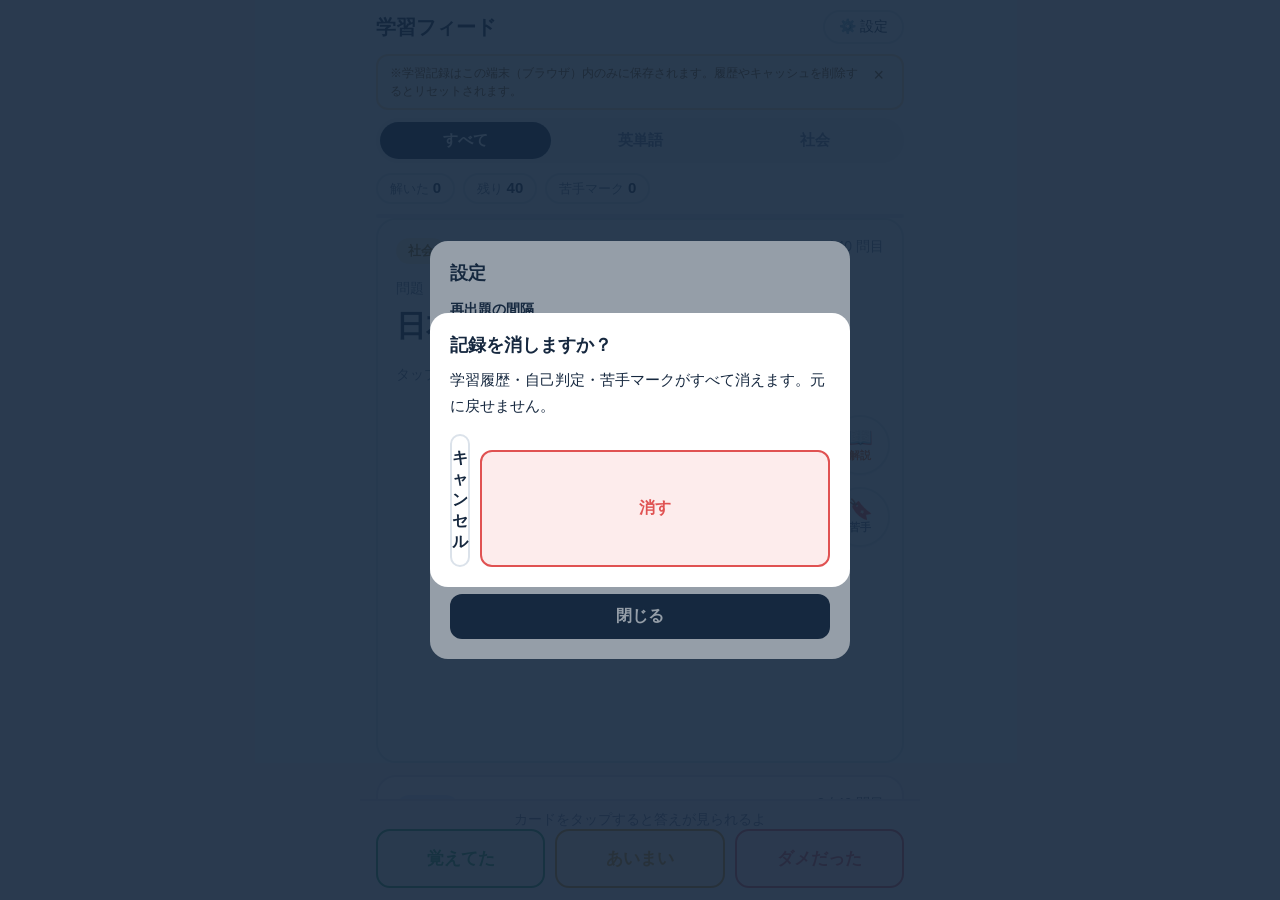
==== index.html @ 9b6c367d "Add files via upload" ====
<!DOCTYPE html>
<html lang="ja">
<head>
<meta charset="UTF-8">
<meta name="viewport" content="width=device-width, initial-scale=1, viewport-fit=cover">
<title>学習フィード</title>
<meta name="description" content="スクロールするだけで一問一答が進む、スマホ向け学習フィード。アカウント不要・完全無料。">
<link rel="stylesheet" href="style.css">
<script>
  // 描画前にアプリの高さを実測で固定する（iOSアプリ内ブラウザ対策）
  (function () {
    var h = window.visualViewport ? window.visualViewport.height : window.innerHeight;
    if (h) document.documentElement.style.setProperty('--app-height', h + 'px');
  })();
</script>
</head>
<body>
<div class="app" id="app">

  <header class="topbar">
    <div class="app-title">学習フィード</div>
    <button type="button" class="settings-btn" id="settingsBtn" aria-label="設定">⚙️ 設定</button>
  </header>

  <div class="notice-bar" id="noticeBar" hidden>
    <p>※学習記録はこの端末（ブラウザ）内のみに保存されます。履歴やキャッシュを削除するとリセットされます。</p>
    <button type="button" class="notice-close" id="noticeClose" aria-label="閉じる">×</button>
  </div>

  <nav class="tabs" id="tabs" aria-label="教科フィルター">
    <button type="button" class="tab is-active" data-filter="all">すべて</button>
    <button type="button" class="tab" data-filter="english">英単語</button>
    <button type="button" class="tab" data-filter="social">社会</button>
  </nav>

  <div class="progress">
    <span class="badge">解いた <strong id="statDone">0</strong></span>
    <span class="badge">残り <strong id="statLeft">0</strong></span>
    <span class="badge">苦手マーク <strong id="statWeak">0</strong></span>
  </div>
  <div class="progress-bar"><div class="progress-fill" id="progressFill"></div></div>

  <main class="feed" id="feed" aria-label="問題フィード"></main>

  <footer class="global-foot" id="globalFoot">
    <p class="foot-label" id="footLabel">カードをタップすると答えが見られるよ</p>
    <div class="judge-row" id="judgeRow" hidden>
      <button type="button" class="judge-btn judge-know" data-judge="know">覚えてた</button>
      <button type="button" class="judge-btn judge-fuzzy" data-judge="fuzzy">あいまい</button>
      <button type="button" class="judge-btn judge-bad" data-judge="bad">ダメだった</button>
    </div>
  </footer>
</div>

<!-- 解説シート -->
<div class="sheet-overlay" id="sheetOverlay" hidden></div>
<section class="sheet" id="sheet" hidden aria-label="解説">
  <div class="sheet-handle"></div>
  <h2 class="sheet-title">解説</h2>
  <p class="sheet-answer" id="sheetAnswer"></p>
  <p class="sheet-body" id="sheetBody"></p>
  <button type="button" class="sheet-close" id="sheetClose">閉じる</button>
</section>

<!-- 10問ごとの小結果 -->
<div class="modal-overlay" id="chunkOverlay" hidden>
  <div class="modal">
    <h2 class="modal-title" id="chunkTitle">10問おつかれさま</h2>
    <p class="modal-text" id="chunkText"></p>
    <div class="modal-actions">
      <button type="button" class="btn-primary" id="chunkContinue">続ける</button>
      <button type="button" class="btn-ghost" id="chunkFinish">結果を見る</button>
    </div>
  </div>
</div>

<!-- 結果画面 -->
<div class="modal-overlay" id="resultsOverlay" hidden>
  <div class="modal">
    <h2 class="modal-title">結果</h2>
    <p class="modal-text" id="resultsText"></p>
    <div class="modal-actions">
      <button type="button" class="btn-primary" id="resultsAgain">もう一度</button>
      <button type="button" class="btn-ghost" id="resultsWeak">苦手だけ復習</button>
    </div>
    <p class="modal-note">※学習記録はこの端末（ブラウザ）内のみに保存されます。履歴やキャッシュを削除するとリセットされます。</p>
  </div>
</div>

<!-- 設定モーダル -->
<div class="modal-overlay" id="settingsOverlay" hidden>
  <div class="modal">
    <h2 class="modal-title">設定</h2>

    <p class="setting-label">再出題の間隔</p>
    <div class="seg" id="intervalSeg">
      <button type="button" data-interval="fast">早め</button>
      <button type="button" data-interval="normal">ふつう</button>
      <button type="button" data-interval="slow">遅め</button>
    </div>

    <p class="setting-label">復習モード</p>
    <button type="button" class="btn-ghost btn-wide" id="weakModeBtn">苦手だけ復習：オフ</button>

    <p class="modal-note">※学習記録はこの端末（ブラウザ）内のみに保存されます。履歴やキャッシュを削除するとリセットされます。</p>

    <button type="button" class="btn-danger" id="resetBtn">この端末の記録をすべて消す</button>
    <div class="modal-actions">
      <button type="button" class="btn-primary" id="settingsClose">閉じる</button>
    </div>
  </div>
</div>

<!-- 記録リセット確認 -->
<div class="modal-overlay" id="confirmOverlay" hidden>
  <div class="modal">
    <h2 class="modal-title">記録を消しますか？</h2>
    <p class="modal-text">学習履歴・自己判定・苦手マークがすべて消えます。元に戻せません。</p>
    <div class="modal-actions">
      <button type="button" class="btn-ghost" id="confirmCancel">キャンセル</button>
      <button type="button" class="btn-danger" id="confirmReset">消す</button>
    </div>
  </div>
</div>

<script src="script.js"></script>
</body>
</html>
---- style.css ----
/* 学習フィード 本番用スタイル
   レイアウト方針（iOSアプリ内ブラウザの描画不具合対策を含む）:
   - アプリの高さは JS が visualViewport 実測で決める --app-height を使う
   - 全体は縦Flex。ヘッダー/フッターは flex-shrink:0 で絶対に押し出さない
   - 中央フィードは flex:1; min-height:0 で縮む側に回す
   - ボタンの押下フィードバックは scale ではなく透明度（描画レイヤーの継ぎ目対策）
   - transform はオーバーレイ表示時のみ使用し、常駐要素には使わない */

:root {
  --app-height: 100dvh;
  --ink: #16283f;
  --muted: #64748b;
  --line: #dbe2ea;
  --bg: #f7f8fa;
  --accent: #e8590c;
  --know: #1d9e57;
  --fuzzy: #d9930d;
  --bad: #e05252;
}

* { box-sizing: border-box; }

html, body {
  margin: 0;
  padding: 0;
  height: 100%;
  overflow: hidden;
  background: var(--bg);
  color: var(--ink);
  font-family: -apple-system, BlinkMacSystemFont, "Hiragino Kaku Gothic ProN", "Hiragino Sans", "Noto Sans JP", sans-serif;
  -webkit-text-size-adjust: 100%;
}

button {
  appearance: none;
  -webkit-appearance: none;
  border: none;
  background: none;
  font: inherit;
  color: inherit;
  cursor: pointer;
  -webkit-tap-highlight-color: transparent;
  touch-action: manipulation;
}
button:active { opacity: 0.65; }
button:focus { outline: none; }
button:focus-visible { outline: 2px solid var(--accent); outline-offset: 2px; }

/* ===== アプリ全体（縦Flex） ===== */
.app {
  height: var(--app-height);
  display: flex;
  flex-direction: column;
  max-width: 560px;
  margin: 0 auto;
  background: var(--bg);
}

/* ===== ヘッダー ===== */
.topbar {
  flex-shrink: 0;
  display: flex;
  align-items: center;
  justify-content: space-between;
  padding: 10px 16px 6px;
}
.app-title { font-size: 20px; font-weight: 700; }
.settings-btn {
  border: 2px solid var(--line);
  background: #fff;
  border-radius: 999px;
  padding: 6px 14px;
  font-size: 14px;
}

/* ===== 初回注意バー ===== */
.notice-bar {
  flex-shrink: 0;
  display: flex;
  align-items: flex-start;
  gap: 8px;
  margin: 4px 16px 0;
  padding: 8px 12px;
  background: #fff7ed;
  border: 2px solid #fed7aa;
  border-radius: 12px;
}
.notice-bar p { margin: 0; font-size: 12px; line-height: 1.5; color: #7c4a03; }
.notice-close { font-size: 18px; line-height: 1; padding: 2px 6px; color: #7c4a03; }

/* ===== 教科タブ ===== */
.tabs {
  flex-shrink: 0;
  display: flex;
  gap: 4px;
  margin: 8px 16px 0;
  padding: 4px;
  background: #eceff3;
  border-radius: 999px;
}
.tab {
  flex: 1;
  padding: 9px 0;
  border-radius: 999px;
  font-size: 15px;
  font-weight: 600;
  color: var(--muted);
}
.tab.is-active { background: var(--ink); color: #fff; }

/* ===== 進捗 ===== */
.progress {
  flex-shrink: 0;
  display: flex;
  gap: 8px;
  padding: 10px 16px 0;
}
.badge {
  border: 2px solid var(--line);
  background: #fff;
  border-radius: 999px;
  padding: 4px 12px;
  font-size: 13px;
  color: var(--muted);
}
.badge strong { color: var(--ink); font-size: 15px; }
.progress-bar {
  flex-shrink: 0;
  height: 4px;
  margin: 10px 16px 0;
  background: #e5e9ee;
  border-radius: 999px;
  overflow: hidden;
}
.progress-fill {
  height: 100%;
  width: 0%;
  background: var(--accent);
  border-radius: 999px;
  transition: width 0.3s ease;
}

/* ===== フィード（縮む側） ===== */
.feed {
  flex: 1;
  min-height: 0;
  overflow-y: auto;
  scroll-snap-type: y mandatory;
  overscroll-behavior: contain;
  padding: 12px 16px;
}
.slide {
  height: 100%;
  min-height: 0;
  scroll-snap-align: start;
  scroll-snap-stop: always;
  display: flex;
  padding-bottom: 12px;
}
.card {
  position: relative;
  flex: 1;
  min-height: 0;
  display: flex;
  flex-direction: column;
  background: #fff;
  border: 2px solid var(--line);
  border-radius: 20px;
  padding: 18px 18px 14px;
}
.card-scroll { min-height: 0; }
.card-scroll.can-scroll { overflow-y: auto; }

.subject-chip {
  display: inline-block;
  align-self: flex-start;
  padding: 4px 12px;
  border-radius: 999px;
  font-size: 13px;
  font-weight: 700;
}
.subject-english { background: #e3ecfd; color: #2b5cb8; }
.subject-social { background: #fdf0d5; color: #9a6a06; }
.card-count {
  position: absolute;
  top: 18px;
  right: 18px;
  font-size: 14px;
  color: var(--muted);
}
.card-label { margin: 16px 0 6px; font-size: 14px; color: var(--muted); }
.card-question { margin: 0; font-size: 30px; font-weight: 700; line-height: 1.45; overflow-wrap: anywhere; }
.card-question.is-word { font-size: 44px; }
.card-sub { margin: 8px 0 0; font-size: 16px; color: var(--muted); }

.answer-box {
  margin-top: 18px;
  background: #f4f6f9;
  border: 2px solid var(--line);
  border-radius: 14px;
  padding: 12px 14px;
}
.answer-label { font-size: 13px; font-weight: 700; color: var(--accent); }
.answer-text { margin: 4px 0 0; font-size: 26px; font-weight: 700; line-height: 1.4; }
.tap-hint { margin-top: 18px; font-size: 14px; color: var(--muted); }

/* 右側アイコンレール（transformを使わずマージンで中央寄せ） */
.rail {
  position: absolute;
  right: 12px;
  top: 50%;
  margin-top: -76px;
  display: flex;
  flex-direction: column;
  gap: 12px;
}
.rail-btn {
  width: 60px;
  height: 60px;
  border-radius: 50%;
  border: 2px solid var(--line);
  background: #fff;
  display: flex;
  flex-direction: column;
  align-items: center;
  justify-content: center;
  gap: 1px;
  font-size: 11px;
  font-weight: 700;
  color: var(--muted);
  box-shadow: 0 2px 8px rgba(22, 40, 63, 0.08);
}
.rail-btn .rail-icon { font-size: 20px; line-height: 1; }
.rail-btn.is-on { border-color: #a855f7; color: #7e22ce; background: #faf5ff; }
.rail-btn-why { color: var(--accent); }

/* ===== 固定フッター（自己判定） ===== */
.global-foot {
  flex-shrink: 0;
  background: var(--bg);
  border-top: 2px solid var(--line);
  padding: 10px 16px calc(12px + env(safe-area-inset-bottom));
}
.foot-label { margin: 0; text-align: center; font-size: 14px; color: var(--muted); }
.judge-row { display: flex; gap: 10px; }
.judge-btn {
  flex: 1;
  padding: 16px 0;
  border-radius: 14px;
  border: 2px solid;
  font-size: 17px;
  font-weight: 700;
}
.judge-know { background: #e6f7ec; border-color: var(--know); color: var(--know); }
.judge-fuzzy { background: #fdf3e0; border-color: var(--fuzzy); color: var(--fuzzy); }
.judge-bad { background: #fdecec; border-color: var(--bad); color: var(--bad); }
.judge-btn.is-picked { filter: brightness(0.95); box-shadow: inset 0 0 0 2px currentColor; }

/* ===== 解説シート ===== */
.sheet-overlay {
  position: fixed;
  inset: 0;
  background: rgba(22, 40, 63, 0.45);
  z-index: 20;
}
.sheet {
  position: fixed;
  left: 0;
  right: 0;
  bottom: 0;
  z-index: 21;
  max-width: 560px;
  margin: 0 auto;
  background: #fff;
  border-radius: 20px 20px 0 0;
  padding: 10px 20px calc(18px + env(safe-area-inset-bottom));
  max-height: 70%;
  overflow-y: auto;
}
.sheet-handle {
  width: 44px;
  height: 5px;
  border-radius: 999px;
  background: var(--line);
  margin: 4px auto 10px;
}
.sheet-title { margin: 0 0 8px; font-size: 17px; }
.sheet-answer { margin: 0 0 6px; font-size: 20px; font-weight: 700; }
.sheet-body { margin: 0; font-size: 15px; line-height: 1.7; }
.sheet-close {
  margin-top: 16px;
  width: 100%;
  padding: 12px 0;
  border-radius: 12px;
  background: var(--ink);
  color: #fff;
  font-weight: 700;
}

/* ===== モーダル ===== */
.modal-overlay {
  position: fixed;
  inset: 0;
  z-index: 30;
  background: rgba(22, 40, 63, 0.45);
  display: flex;
  align-items: center;
  justify-content: center;
  padding: 20px;
}
.modal {
  background: #fff;
  border-radius: 18px;
  padding: 20px;
  width: 100%;
  max-width: 420px;
  max-height: 85%;
  overflow-y: auto;
}
.modal-title { margin: 0 0 10px; font-size: 18px; }
.modal-text { margin: 0; font-size: 15px; line-height: 1.7; white-space: pre-line; }
.modal-note { margin: 14px 0 0; font-size: 12px; line-height: 1.5; color: var(--muted); }
.modal-actions { display: flex; gap: 10px; margin-top: 16px; }
.btn-primary {
  flex: 1;
  padding: 12px 0;
  border-radius: 12px;
  background: var(--ink);
  color: #fff;
  font-weight: 700;
}
.btn-ghost {
  flex: 1;
  padding: 12px 0;
  border-radius: 12px;
  border: 2px solid var(--line);
  background: #fff;
  font-weight: 700;
}
.btn-wide { width: 100%; flex: none; }
.btn-danger {
  width: 100%;
  margin-top: 16px;
  padding: 12px 0;
  border-radius: 12px;
  border: 2px solid var(--bad);
  background: #fdecec;
  color: var(--bad);
  font-weight: 700;
}
.setting-label { margin: 16px 0 8px; font-size: 14px; font-weight: 700; }
.seg { display: flex; gap: 4px; padding: 4px; background: #eceff3; border-radius: 999px; }
.seg button { flex: 1; padding: 8px 0; border-radius: 999px; font-weight: 600; color: var(--muted); }
.seg button.is-active { background: var(--ink); color: #fff; }

.feed-message { padding: 32px 8px; text-align: center; color: var(--muted); line-height: 1.8; }
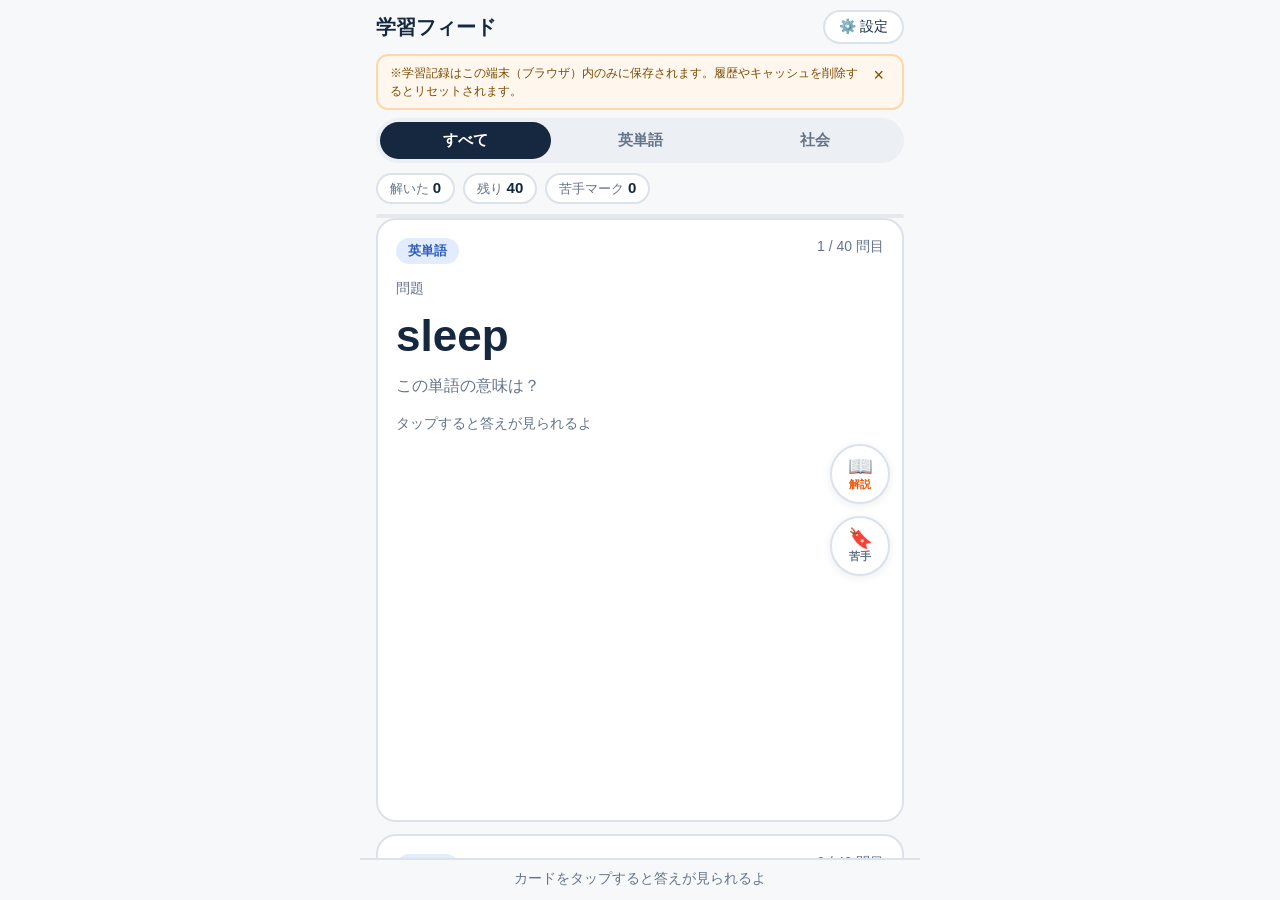
==== commit 116d151c: "Add files via upload" ====
--- a/index.html
+++ b/index.html
@@ -5,7 +5,7 @@
 <meta name="viewport" content="width=device-width, initial-scale=1, viewport-fit=cover">
 <title>学習フィード</title>
 <meta name="description" content="スクロールするだけで一問一答が進む、スマホ向け学習フィード。アカウント不要・完全無料。">
-<link rel="stylesheet" href="style.css">
+<link rel="stylesheet" href="style.css?v=20261116-2">
 <script>
   // 描画前にアプリの高さを実測で固定する（iOSアプリ内ブラウザ対策）
   (function () {
@@ -123,6 +123,6 @@
   </div>
 </div>
 
-<script src="script.js"></script>
+<script src="script.js?v=20261116-2"></script>
 </body>
 </html>
--- a/style.css
+++ b/style.css
@@ -20,6 +20,9 @@
 
 * { box-sizing: border-box; }
 
+/* hidden属性は常に最優先で効かせる（.modal-overlay等のdisplay指定に負けないため） */
+[hidden] { display: none !important; }
+
 html, body {
   margin: 0;
   padding: 0;
@@ -348,6 +351,8 @@
   color: var(--bad);
   font-weight: 700;
 }
+/* 横並びのボタン列の中では幅100%をやめ、均等に分ける（隣のボタンを潰さないため） */
+.modal-actions .btn-danger { width: auto; flex: 1; margin-top: 0; }
 .setting-label { margin: 16px 0 8px; font-size: 14px; font-weight: 700; }
 .seg { display: flex; gap: 4px; padding: 4px; background: #eceff3; border-radius: 999px; }
 .seg button { flex: 1; padding: 8px 0; border-radius: 999px; font-weight: 600; color: var(--muted); }
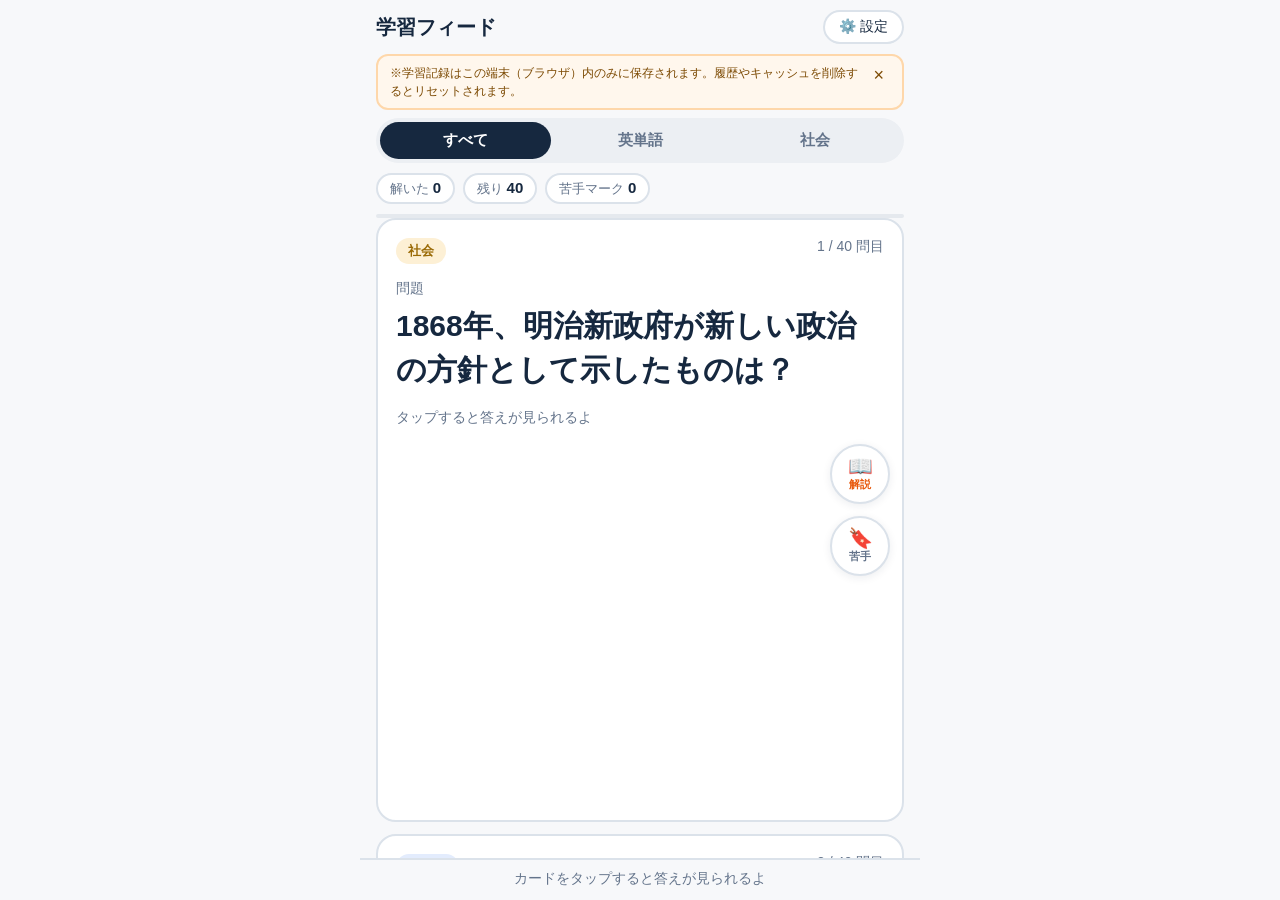
==== commit 17960fe0: "Rename index (2).html to index.html" ====
--- a/index.html
+++ b/index.html
@@ -123,6 +123,6 @@
   </div>
 </div>
 
-<script src="script.js?v=20261116-2"></script>
+<script src="script.js?v=20261116-3"></script>
 </body>
 </html>
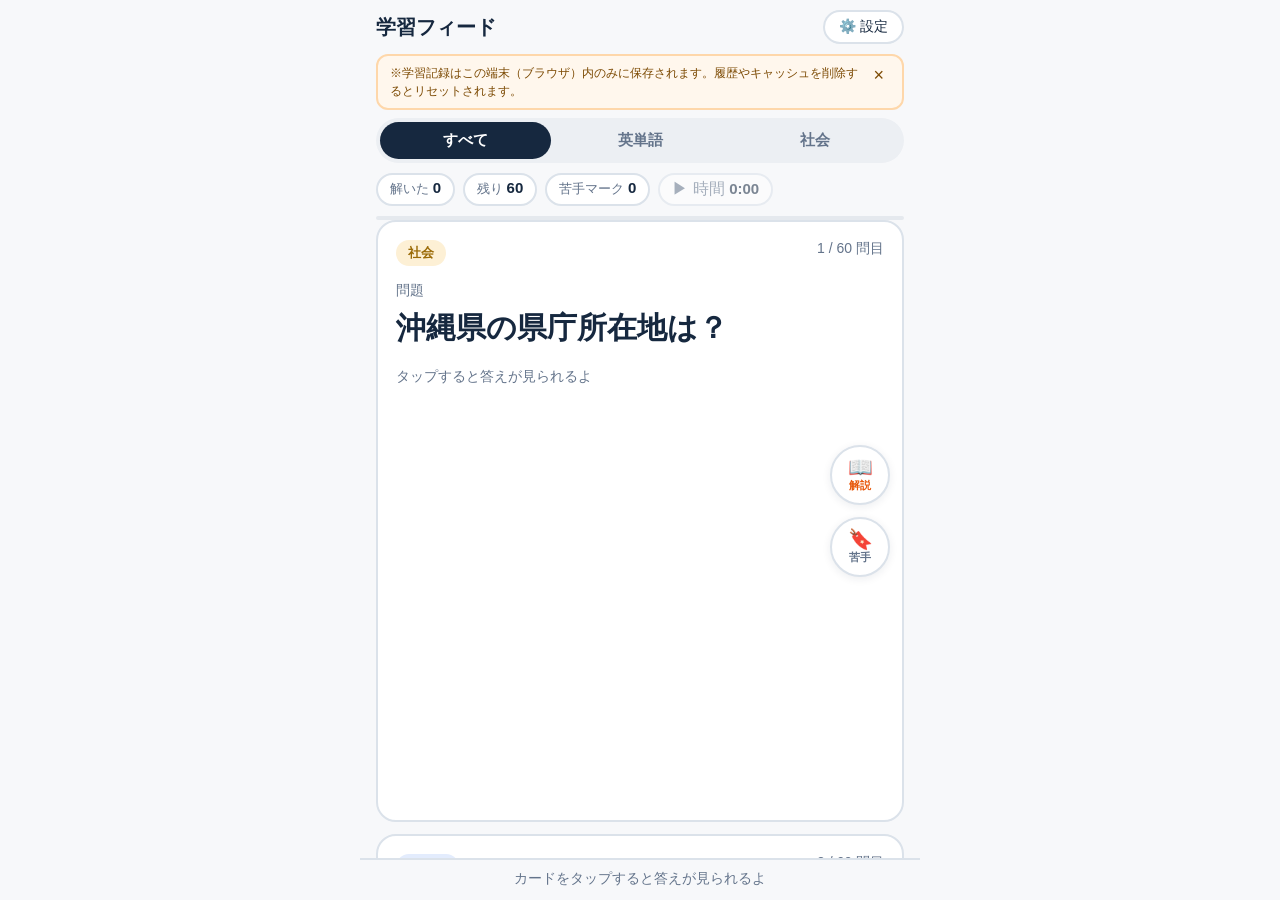
==== commit c8f20e74: "Add files via upload" ====
--- a/index.html
+++ b/index.html
@@ -5,7 +5,7 @@
 <meta name="viewport" content="width=device-width, initial-scale=1, viewport-fit=cover">
 <title>学習フィード</title>
 <meta name="description" content="スクロールするだけで一問一答が進む、スマホ向け学習フィード。アカウント不要・完全無料。">
-<link rel="stylesheet" href="style.css?v=20261116-2">
+<link rel="stylesheet" href="style.css?v=20261120-1">
 <script>
   // 描画前にアプリの高さを実測で固定する（iOSアプリ内ブラウザ対策）
   (function () {
@@ -37,6 +37,7 @@
     <span class="badge">解いた <strong id="statDone">0</strong></span>
     <span class="badge">残り <strong id="statLeft">0</strong></span>
     <span class="badge">苦手マーク <strong id="statWeak">0</strong></span>
+    <button class="badge sw-badge is-paused" id="swBtn" type="button" title="ストップウォッチを開始／一時停止"><span id="swLabel">▶</span> 時間 <strong id="statTime">0:00</strong></button>
   </div>
   <div class="progress-bar"><div class="progress-fill" id="progressFill"></div></div>
 
@@ -101,6 +102,13 @@
 
     <p class="setting-label">復習モード</p>
     <button type="button" class="btn-ghost btn-wide" id="weakModeBtn">苦手だけ復習：オフ</button>
+    <button type="button" class="btn-ghost btn-wide" id="customModeBtn">自作だけ解く：オフ</button>
+
+    <p class="setting-label">自作問題</p>
+    <button type="button" class="btn-ghost btn-wide" id="customBtn">自作問題の登録・管理（<span id="customCount">0</span>件）</button>
+
+    <p class="setting-label">学習時間の記録</p>
+    <div id="studyLogList" class="study-log"></div>
 
     <p class="modal-note">※学習記録はこの端末（ブラウザ）内のみに保存されます。履歴やキャッシュを削除するとリセットされます。</p>
 
@@ -111,11 +119,40 @@
   </div>
 </div>
 
+<!-- 自作問題モーダル -->
+<div class="modal-overlay" id="customOverlay" hidden>
+  <div class="modal">
+    <h2 class="modal-title">自作問題</h2>
+    <p class="modal-text">テストや模試で間違えた問題を自分で登録して、通常のフィードに混ぜて復習できます。登録した問題はこの端末内にだけ保存されます。</p>
+    <p class="setting-label">教科</p>
+    <div class="seg" id="customSubjectSeg">
+      <button type="button" data-subject="english" class="is-active">英単語</button>
+      <button type="button" data-subject="social">社会</button>
+    </div>
+    <label class="field-label" for="customQuestion">問題</label>
+    <input type="text" class="field-input" id="customQuestion" placeholder="例：apple" maxlength="200">
+    <label class="field-label" for="customAnswer">答え</label>
+    <input type="text" class="field-input" id="customAnswer" placeholder="例：りんご" maxlength="200">
+    <label class="field-label" for="customExplain">解説（任意）</label>
+    <textarea class="field-input field-textarea" id="customExplain" placeholder="例：an apple a day keeps the doctor away.（なくてもOK）" maxlength="500"></textarea>
+    <p class="field-error" id="customError" hidden>問題と答えを両方入れてください。</p>
+    <div class="modal-actions">
+      <button type="button" class="btn-primary" id="customAddBtn">追加する</button>
+    </div>
+    <p class="setting-label">登録した問題（<span id="customListCount">0</span>件）</p>
+    <div id="customList" class="custom-list"></div>
+    <p class="modal-note">追加した問題はフィードに混ぜて出題されます。解いている途中の場合は、次のセッション（タブ切替・もう一度）から出ます。</p>
+    <div class="modal-actions">
+      <button type="button" class="btn-primary" id="customClose">閉じる</button>
+    </div>
+  </div>
+</div>
+
 <!-- 記録リセット確認 -->
 <div class="modal-overlay" id="confirmOverlay" hidden>
   <div class="modal">
     <h2 class="modal-title">記録を消しますか？</h2>
-    <p class="modal-text">学習履歴・自己判定・苦手マークがすべて消えます。元に戻せません。</p>
+    <p class="modal-text">学習履歴・自己判定・苦手マーク・自作問題がすべて消えます。元に戻せません。</p>
     <div class="modal-actions">
       <button type="button" class="btn-ghost" id="confirmCancel">キャンセル</button>
       <button type="button" class="btn-danger" id="confirmReset">消す</button>
@@ -123,6 +160,6 @@
   </div>
 </div>
 
-<script src="script.js?v=20261116-3"></script>
+<script src="script.js?v=20261120-1"></script>
 </body>
 </html>
--- a/style.css
+++ b/style.css
@@ -115,6 +115,7 @@
 .progress {
   flex-shrink: 0;
   display: flex;
+  flex-wrap: wrap;
   gap: 8px;
   padding: 10px 16px 0;
 }
@@ -127,6 +128,11 @@
   color: var(--muted);
 }
 .badge strong { color: var(--ink); font-size: 15px; }
+.sw-badge { font: inherit; cursor: pointer; }
+.sw-badge.is-paused { opacity: .55; }
+.study-log { font-size: 13px; color: var(--muted); display: flex; flex-direction: column; gap: 2px; }
+.study-log-row { display: flex; justify-content: space-between; }
+.study-log-total { color: var(--ink); font-weight: 600; }
 .progress-bar {
   flex-shrink: 0;
   height: 4px;
@@ -359,3 +365,41 @@
 .seg button.is-active { background: var(--ink); color: #fff; }
 
 .feed-message { padding: 32px 8px; text-align: center; color: var(--muted); line-height: 1.8; }
+
+/* ===== 自作問題（2026-11-20 キュー#2） ===== */
+.field-label { display: block; margin: 14px 0 6px; font-size: 14px; font-weight: 700; }
+.field-input {
+  width: 100%;
+  padding: 10px 12px;
+  border: 2px solid var(--line);
+  border-radius: 12px;
+  font: inherit;
+  font-size: 15px;
+  background: #fff;
+}
+.field-input:focus { outline: 2px solid var(--accent); outline-offset: 1px; border-color: var(--accent); }
+.field-textarea { min-height: 72px; resize: vertical; }
+.field-error { margin: 8px 0 0; font-size: 13px; color: var(--bad); font-weight: 700; }
+.subject-custom { background: #f3e8ff; color: #7e22ce; }
+.custom-list { display: flex; flex-direction: column; gap: 8px; }
+.custom-row {
+  display: flex;
+  align-items: center;
+  gap: 8px;
+  padding: 8px 10px;
+  border: 2px solid var(--line);
+  border-radius: 12px;
+  font-size: 14px;
+}
+.custom-row .custom-q { flex: 1; min-width: 0; overflow-wrap: anywhere; }
+.custom-del {
+  flex-shrink: 0;
+  padding: 6px 10px;
+  border-radius: 999px;
+  border: 2px solid var(--bad);
+  color: var(--bad);
+  font-weight: 700;
+  font-size: 13px;
+  background: #fdecec;
+}
+.custom-empty { margin: 0; font-size: 13px; color: var(--muted); line-height: 1.6; }
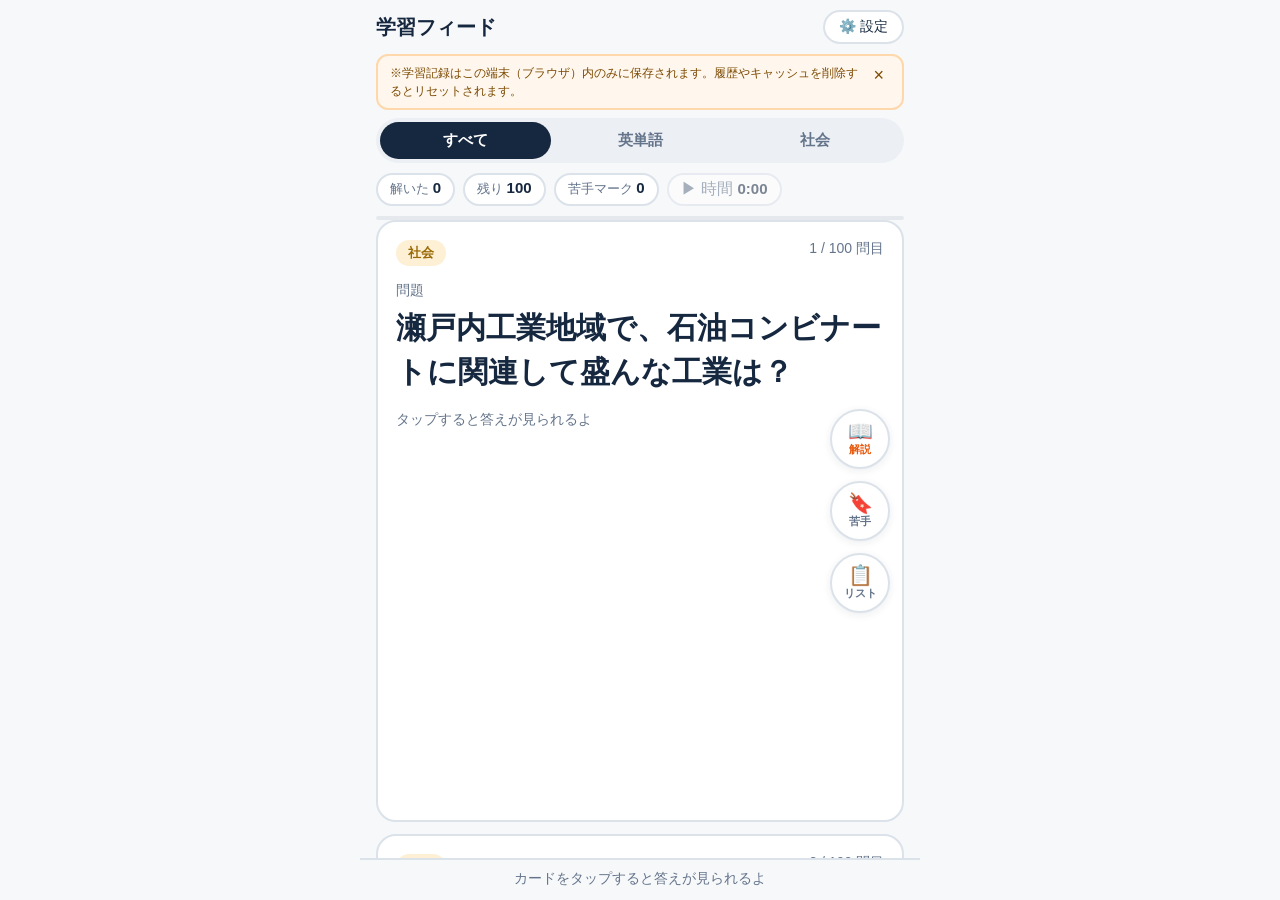
==== commit d7dbc52f: "Add files via upload" ====
--- a/index.html
+++ b/index.html
@@ -5,7 +5,7 @@
 <meta name="viewport" content="width=device-width, initial-scale=1, viewport-fit=cover">
 <title>学習フィード</title>
 <meta name="description" content="スクロールするだけで一問一答が進む、スマホ向け学習フィード。アカウント不要・完全無料。">
-<link rel="stylesheet" href="style.css?v=20261120-1">
+<link rel="stylesheet" href="style.css?v=20261121-1">
 <script>
   // 描画前にアプリの高さを実測で固定する（iOSアプリ内ブラウザ対策）
   (function () {
@@ -38,6 +38,7 @@
     <span class="badge">残り <strong id="statLeft">0</strong></span>
     <span class="badge">苦手マーク <strong id="statWeak">0</strong></span>
     <button class="badge sw-badge is-paused" id="swBtn" type="button" title="ストップウォッチを開始／一時停止"><span id="swLabel">▶</span> 時間 <strong id="statTime">0:00</strong></button>
+    <button class="badge playlist-badge" id="playlistBadge" type="button" title="プレイリストをやめる" hidden>▶ プレイリスト：<strong id="playlistBadgeName"></strong> ✕</button>
   </div>
   <div class="progress-bar"><div class="progress-fill" id="progressFill"></div></div>
 
@@ -107,6 +108,9 @@
     <p class="setting-label">自作問題</p>
     <button type="button" class="btn-ghost btn-wide" id="customBtn">自作問題の登録・管理（<span id="customCount">0</span>件）</button>
 
+    <p class="setting-label">プレイリスト</p>
+    <button type="button" class="btn-ghost btn-wide" id="playlistBtn">プレイリストの作成・管理（<span id="playlistCount">0</span>件）</button>
+
     <p class="setting-label">学習時間の記録</p>
     <div id="studyLogList" class="study-log"></div>
 
@@ -148,11 +152,49 @@
   </div>
 </div>
 
+<!-- プレイリスト管理モーダル -->
+<div class="modal-overlay" id="playlistOverlay" hidden>
+  <div class="modal">
+    <h2 class="modal-title">プレイリスト</h2>
+    <p class="modal-text">苦手な問題やテスト範囲など、解きたい問題のセットを作れます。「解く」を押すと、そのセットだけのセッションが始まります。プレイリストはこの端末内にだけ保存されます。</p>
+    <label class="field-label" for="playlistName">新しいプレイリストの名前</label>
+    <input type="text" class="field-input" id="playlistName" placeholder="例：テスト範囲" maxlength="30">
+    <p class="field-error" id="playlistError" hidden>名前を入れてください。</p>
+    <div class="modal-actions">
+      <button type="button" class="btn-primary" id="playlistCreateBtn">作る</button>
+    </div>
+    <p class="setting-label">作ったプレイリスト</p>
+    <div id="playlistList" class="custom-list"></div>
+    <p class="modal-note">問題の追加は、問題カード右の「リスト」ボタンからできます。教科タブの切り替えや「苦手だけ復習」「自作だけ解く」を使うと、プレイリストのセッションは終わります。</p>
+    <div class="modal-actions">
+      <button type="button" class="btn-primary" id="playlistClose">閉じる</button>
+    </div>
+  </div>
+</div>
+
+<!-- プレイリスト追加ピッカー -->
+<div class="modal-overlay" id="playlistPickOverlay" hidden>
+  <div class="modal">
+    <h2 class="modal-title">プレイリストに追加</h2>
+    <p class="modal-text">この問題を入れるプレイリストを選んでください。</p>
+    <div id="playlistPickList" class="custom-list"></div>
+    <label class="field-label" for="playlistPickName">新しいプレイリストを作って追加</label>
+    <input type="text" class="field-input" id="playlistPickName" placeholder="例：テスト範囲" maxlength="30">
+    <p class="field-error" id="playlistPickError" hidden>名前を入れてください。</p>
+    <div class="modal-actions">
+      <button type="button" class="btn-primary" id="playlistPickCreateBtn">作って追加</button>
+    </div>
+    <div class="modal-actions">
+      <button type="button" class="btn-primary" id="playlistPickClose">閉じる</button>
+    </div>
+  </div>
+</div>
+
 <!-- 記録リセット確認 -->
 <div class="modal-overlay" id="confirmOverlay" hidden>
   <div class="modal">
     <h2 class="modal-title">記録を消しますか？</h2>
-    <p class="modal-text">学習履歴・自己判定・苦手マーク・自作問題がすべて消えます。元に戻せません。</p>
+    <p class="modal-text">学習履歴・自己判定・苦手マーク・自作問題・プレイリストがすべて消えます。元に戻せません。</p>
     <div class="modal-actions">
       <button type="button" class="btn-ghost" id="confirmCancel">キャンセル</button>
       <button type="button" class="btn-danger" id="confirmReset">消す</button>
@@ -160,6 +202,6 @@
   </div>
 </div>
 
-<script src="script.js?v=20261120-1"></script>
+<script src="script.js?v=20261121-1"></script>
 </body>
 </html>
--- a/style.css
+++ b/style.css
@@ -218,7 +218,7 @@
   position: absolute;
   right: 12px;
   top: 50%;
-  margin-top: -76px;
+  margin-top: -112px;
   display: flex;
   flex-direction: column;
   gap: 12px;
@@ -403,3 +403,28 @@
   background: #fdecec;
 }
 .custom-empty { margin: 0; font-size: 13px; color: var(--muted); line-height: 1.6; }
+
+/* ===== プレイリスト（2026-11-21 キュー#3） ===== */
+.playlist-badge { border-color: var(--accent); color: var(--accent); }
+.playlist-badge strong { color: var(--accent); }
+.playlist-play {
+  flex-shrink: 0;
+  padding: 6px 12px;
+  border-radius: 999px;
+  border: 2px solid var(--ink);
+  background: var(--ink);
+  color: #fff;
+  font-weight: 700;
+  font-size: 13px;
+}
+.playlist-play:disabled { opacity: .4; }
+.playlist-toggle {
+  flex-shrink: 0;
+  padding: 6px 12px;
+  border-radius: 999px;
+  border: 2px solid var(--line);
+  background: #fff;
+  font-weight: 700;
+  font-size: 13px;
+}
+.playlist-toggle.is-on { border-color: var(--accent); color: var(--accent); background: #fff7ed; }
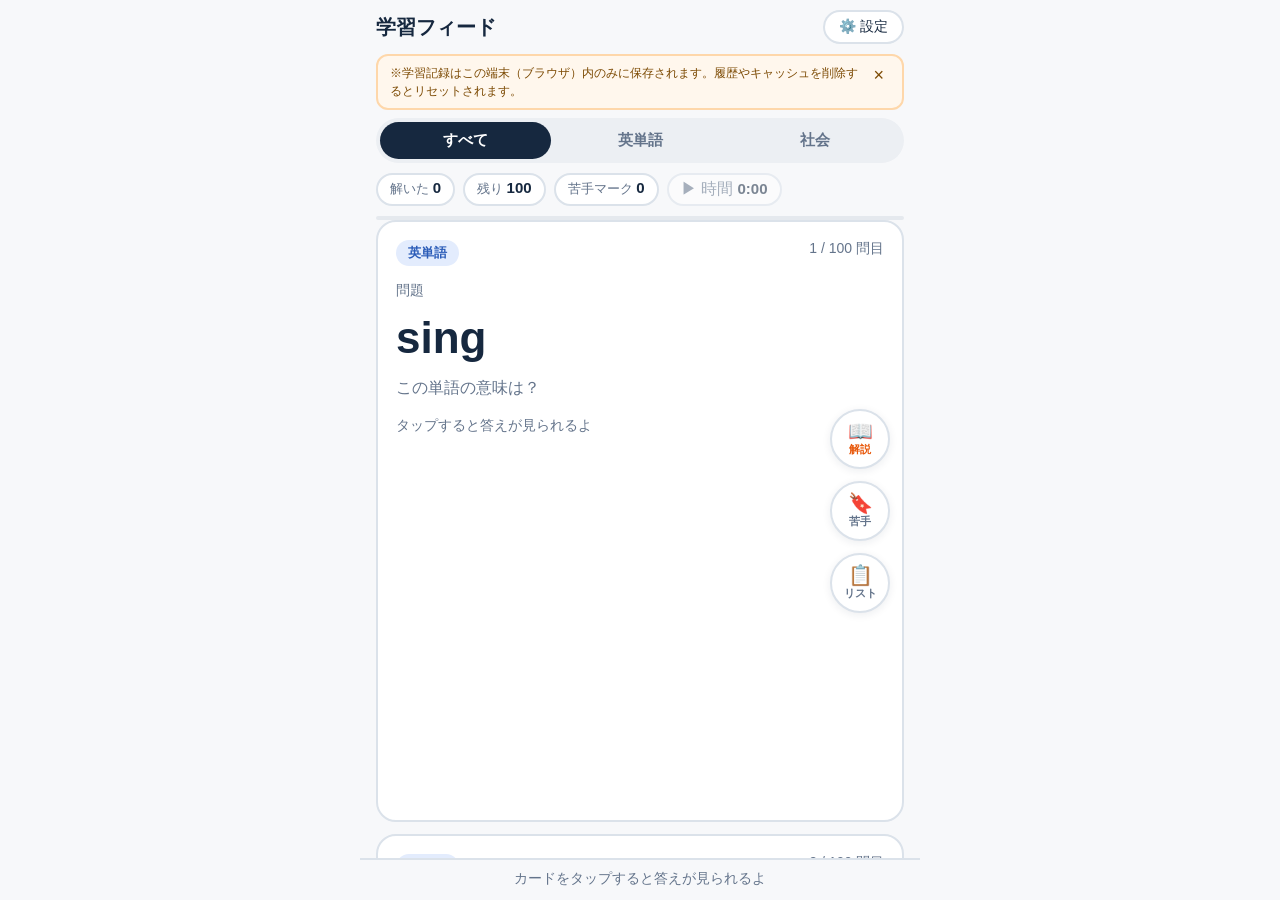
==== commit 35f61602: "Add files via upload" ====
--- a/index.html
+++ b/index.html
@@ -5,7 +5,7 @@
 <meta name="viewport" content="width=device-width, initial-scale=1, viewport-fit=cover">
 <title>学習フィード</title>
 <meta name="description" content="スクロールするだけで一問一答が進む、スマホ向け学習フィード。アカウント不要・完全無料。">
-<link rel="stylesheet" href="style.css?v=20261121-1">
+<link rel="stylesheet" href="style.css?v=20261122-2">
 <script>
   // 描画前にアプリの高さを実測で固定する（iOSアプリ内ブラウザ対策）
   (function () {
@@ -202,6 +202,6 @@
   </div>
 </div>
 
-<script src="script.js?v=20261121-1"></script>
+<script src="script.js?v=20261122-2"></script>
 </body>
 </html>
--- a/style.css
+++ b/style.css
@@ -156,6 +156,7 @@
   overflow-y: auto;
   scroll-snap-type: y mandatory;
   overscroll-behavior: contain;
+  touch-action: pan-y;
   padding: 12px 16px;
 }
 .slide {
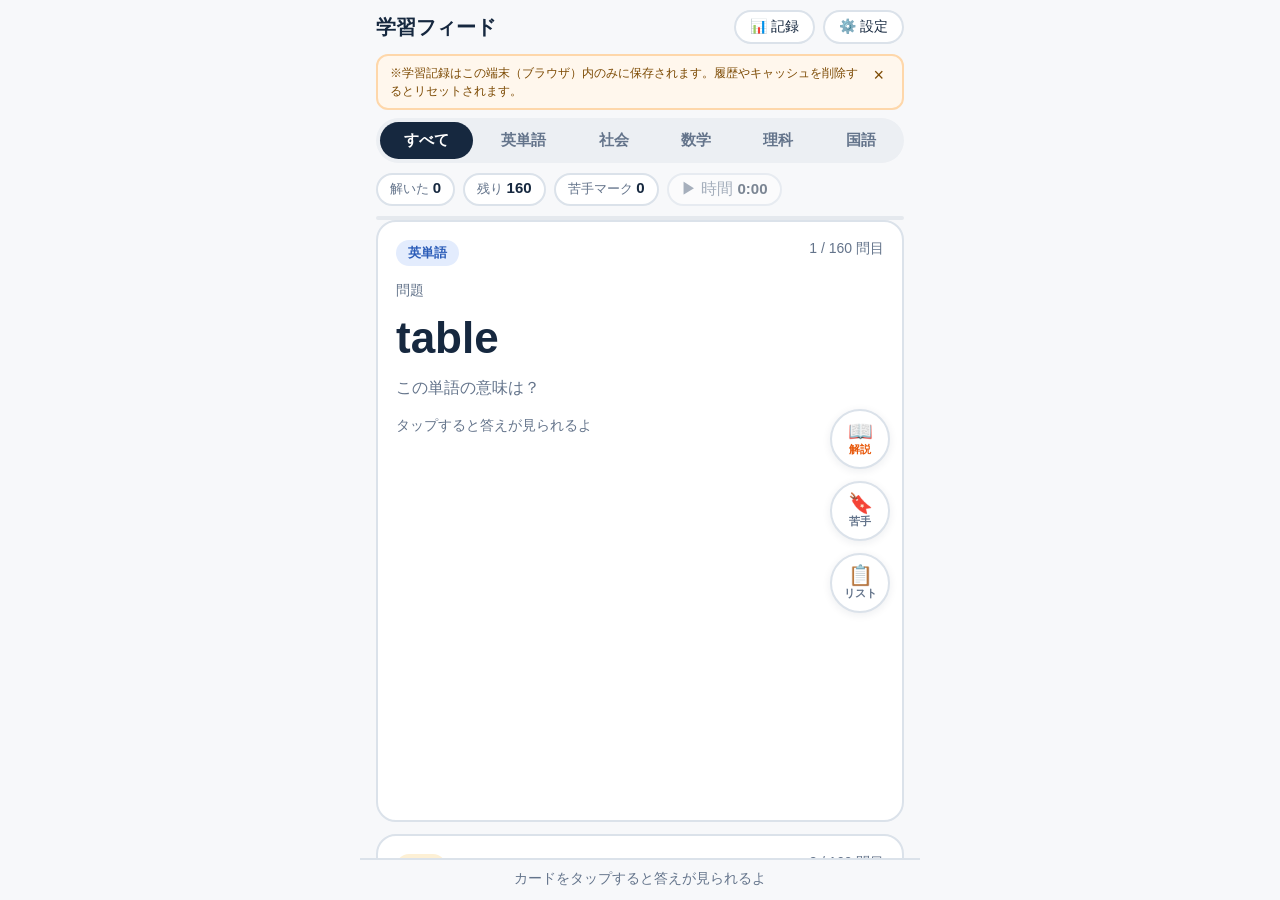
==== commit 9b93cecc: "Add files via upload" ====
--- a/index.html
+++ b/index.html
@@ -5,7 +5,7 @@
 <meta name="viewport" content="width=device-width, initial-scale=1, viewport-fit=cover">
 <title>学習フィード</title>
 <meta name="description" content="スクロールするだけで一問一答が進む、スマホ向け学習フィード。アカウント不要・完全無料。">
-<link rel="stylesheet" href="style.css?v=20261122-2">
+<link rel="stylesheet" href="style.css?v=20261126-1">
 <script>
   // 描画前にアプリの高さを実測で固定する（iOSアプリ内ブラウザ対策）
   (function () {
@@ -19,7 +19,10 @@
 
   <header class="topbar">
     <div class="app-title">学習フィード</div>
-    <button type="button" class="settings-btn" id="settingsBtn" aria-label="設定">⚙️ 設定</button>
+    <div class="topbar-btns">
+      <button type="button" class="settings-btn" id="recordsBtn" aria-label="学習記録を見る">📊 記録</button>
+      <button type="button" class="settings-btn" id="settingsBtn" aria-label="設定">⚙️ 設定</button>
+    </div>
   </header>
 
   <div class="notice-bar" id="noticeBar" hidden>
@@ -39,6 +42,7 @@
     <span class="badge">苦手マーク <strong id="statWeak">0</strong></span>
     <button class="badge sw-badge is-paused" id="swBtn" type="button" title="ストップウォッチを開始／一時停止"><span id="swLabel">▶</span> 時間 <strong id="statTime">0:00</strong></button>
     <button class="badge playlist-badge" id="playlistBadge" type="button" title="プレイリストをやめる" hidden>▶ プレイリスト：<strong id="playlistBadgeName"></strong> ✕</button>
+    <button class="badge weak-badge" id="weakBadge" type="button" title="苦手だけ復習をやめて全問題に戻る" hidden>🔖 苦手だけ復習中 ✕</button>
   </div>
   <div class="progress-bar"><div class="progress-fill" id="progressFill"></div></div>
 
@@ -84,6 +88,7 @@
     <div class="modal-actions">
       <button type="button" class="btn-primary" id="resultsAgain">もう一度</button>
       <button type="button" class="btn-ghost" id="resultsWeak">苦手だけ復習</button>
+      <button type="button" class="btn-ghost" id="resultsAll" hidden>全問題に戻る</button>
     </div>
     <p class="modal-note">※学習記録はこの端末（ブラウザ）内のみに保存されます。履歴やキャッシュを削除するとリセットされます。</p>
   </div>
@@ -104,6 +109,10 @@
     <p class="setting-label">復習モード</p>
     <button type="button" class="btn-ghost btn-wide" id="weakModeBtn">苦手だけ復習：オフ</button>
     <button type="button" class="btn-ghost btn-wide" id="customModeBtn">自作だけ解く：オフ</button>
+
+    <p class="setting-label">音声</p>
+    <button type="button" class="btn-ghost btn-wide" id="ttsBtn">音声読み上げ：オフ</button>
+    <p class="modal-note">オンにすると、問題カードに「🔊 読む」ボタンが出て、端末の音声で問題文を読み上げます（自動では読み上げません）。</p>
 
     <p class="setting-label">自作問題</p>
     <button type="button" class="btn-ghost btn-wide" id="customBtn">自作問題の登録・管理（<span id="customCount">0</span>件）</button>
@@ -132,6 +141,9 @@
     <div class="seg" id="customSubjectSeg">
       <button type="button" data-subject="english" class="is-active">英単語</button>
       <button type="button" data-subject="social">社会</button>
+      <button type="button" data-subject="math">数学</button>
+      <button type="button" data-subject="science">理科</button>
+      <button type="button" data-subject="japanese">国語</button>
     </div>
     <label class="field-label" for="customQuestion">問題</label>
     <input type="text" class="field-input" id="customQuestion" placeholder="例：apple" maxlength="200">
@@ -190,6 +202,18 @@
   </div>
 </div>
 
+<!-- 記録専用画面 -->
+<div class="modal-overlay" id="recordsOverlay" hidden>
+  <div class="modal">
+    <h2 class="modal-title">学習記録</h2>
+    <div id="recordsBody"></div>
+    <p class="modal-note">※学習記録はこの端末（ブラウザ）内のみに保存されます。履歴やキャッシュを削除するとリセットされます。</p>
+    <div class="modal-actions">
+      <button type="button" class="btn-primary" id="recordsClose">閉じる</button>
+    </div>
+  </div>
+</div>
+
 <!-- 記録リセット確認 -->
 <div class="modal-overlay" id="confirmOverlay" hidden>
   <div class="modal">
@@ -202,6 +226,6 @@
   </div>
 </div>
 
-<script src="script.js?v=20261122-2"></script>
+<script src="script.js?v=20261126-1"></script>
 </body>
 </html>
--- a/style.css
+++ b/style.css
@@ -68,6 +68,7 @@
   padding: 10px 16px 6px;
 }
 .app-title { font-size: 20px; font-weight: 700; }
+.topbar-btns { display: flex; gap: 8px; }
 .settings-btn {
   border: 2px solid var(--line);
   background: #fff;
@@ -100,14 +101,18 @@
   padding: 4px;
   background: #eceff3;
   border-radius: 999px;
-}
+  overflow-x: auto;
+  scrollbar-width: none;
+}
+.tabs::-webkit-scrollbar { display: none; }
 .tab {
-  flex: 1;
-  padding: 9px 0;
+  flex: 1 0 auto;
+  padding: 9px 10px;
   border-radius: 999px;
   font-size: 15px;
   font-weight: 600;
   color: var(--muted);
+  white-space: nowrap;
 }
 .tab.is-active { background: var(--ink); color: #fff; }
 
@@ -178,7 +183,10 @@
   border-radius: 20px;
   padding: 18px 18px 14px;
 }
-.card-scroll { min-height: 0; }
+/* 右端のレール（幅60px・right:12px）に問題文・答えが潜らないよう、テキスト側に
+   余白を確保する（2026-11-26 本人の不具合報告）。必要量＝レール右端まで72px
+   ＋間隔10px − カードの内側余白18px ＝ 64px。これで375px幅でも長文が隠れない */
+.card-scroll { min-height: 0; padding-right: 64px; }
 .card-scroll.can-scroll { overflow-y: auto; }
 
 .subject-chip {
@@ -191,6 +199,10 @@
 }
 .subject-english { background: #e3ecfd; color: #2b5cb8; }
 .subject-social { background: #fdf0d5; color: #9a6a06; }
+.subject-math { background: #e0f2fe; color: #0369a1; }
+.subject-science { background: #dcfce7; color: #15803d; }
+.subject-japanese { background: #ffe4e6; color: #be123c; }
+.subject-review { background: #e0e7ff; color: #3730a3; }
 .card-count {
   position: absolute;
   top: 18px;
@@ -429,3 +441,43 @@
   font-size: 13px;
 }
 .playlist-toggle.is-on { border-color: var(--accent); color: var(--accent); background: #fff7ed; }
+
+/* ===== 苦手だけ復習バッジ・モード表示（2026-11-25 キュー#4） ===== */
+.weak-badge { border-color: #a855f7; color: #7e22ce; background: #faf5ff; }
+.weak-badge strong { color: #7e22ce; }
+.btn-ghost.is-on { border-color: #a855f7; color: #7e22ce; background: #faf5ff; }
+
+/* ===== 音声読み上げ・記録画面・週間グラフ（2026-11-25） ===== */
+/* 「読む」ボタンは音声読み上げがオンのときだけ出す。4つ並ぶぶんレールの中心もずらす */
+.rail-btn-speak { display: none; }
+.feed.tts-on .rail-btn-speak { display: flex; }
+.feed.tts-on .rail { margin-top: -138px; }
+
+.week-chart {
+  display: flex;
+  gap: 6px;
+  margin-top: 4px;
+}
+.week-col {
+  flex: 1;
+  display: flex;
+  flex-direction: column;
+  align-items: center;
+  gap: 4px;
+}
+.week-min { font-size: 11px; font-weight: 700; color: var(--ink); min-height: 14px; }
+.week-bar-wrap {
+  height: 64px;
+  width: 100%;
+  display: flex;
+  align-items: flex-end;
+  justify-content: center;
+}
+.week-bar {
+  width: 70%;
+  max-width: 26px;
+  background: #f6c79b;
+  border-radius: 6px 6px 0 0;
+}
+.week-bar.is-today { background: var(--accent); }
+.week-day { font-size: 11px; color: var(--muted); }
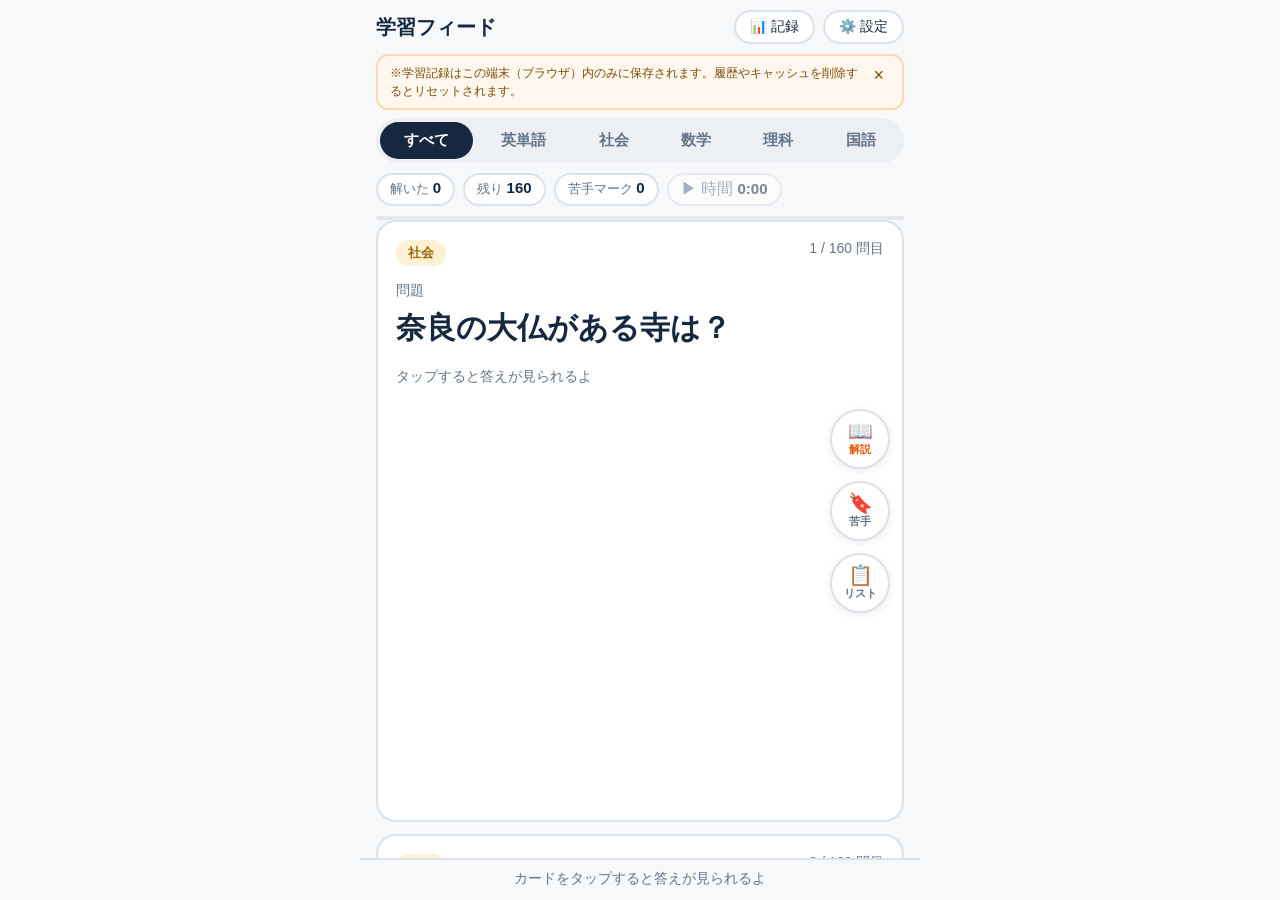
==== commit a7d72c28: "Add files via upload" ====
--- a/index.html
+++ b/index.html
@@ -5,7 +5,7 @@
 <meta name="viewport" content="width=device-width, initial-scale=1, viewport-fit=cover">
 <title>学習フィード</title>
 <meta name="description" content="スクロールするだけで一問一答が進む、スマホ向け学習フィード。アカウント不要・完全無料。">
-<link rel="stylesheet" href="style.css?v=20261126-1">
+<link rel="stylesheet" href="style.css?v=20261126-2">
 <script>
   // 描画前にアプリの高さを実測で固定する（iOSアプリ内ブラウザ対策）
   (function () {
@@ -226,6 +226,6 @@
   </div>
 </div>
 
-<script src="script.js?v=20261126-1"></script>
+<script src="script.js?v=20261126-2"></script>
 </body>
 </html>
--- a/style.css
+++ b/style.css
@@ -213,6 +213,12 @@
 .card-label { margin: 16px 0 6px; font-size: 14px; color: var(--muted); }
 .card-question { margin: 0; font-size: 30px; font-weight: 700; line-height: 1.45; overflow-wrap: anywhere; }
 .card-question.is-word { font-size: 44px; }
+/* 文字数による段階縮小（2026-11-26）。短文は現行サイズのまま、長文だけ小さくして
+   答えエリアまで1画面に収める。line-height は長文ほど少し広げる */
+.card-question.q-md { font-size: 26px; }
+.card-question.q-sm { font-size: 23px; line-height: 1.5; }
+.card-question.q-xs { font-size: 20px; line-height: 1.55; }
+.card-question.q-xxs { font-size: 18px; line-height: 1.6; }
 .card-sub { margin: 8px 0 0; font-size: 16px; color: var(--muted); }
 
 .answer-box {
@@ -224,6 +230,9 @@
 }
 .answer-label { font-size: 13px; font-weight: 700; color: var(--accent); }
 .answer-text { margin: 4px 0 0; font-size: 26px; font-weight: 700; line-height: 1.4; }
+/* 長い答え（三大義務など）は段階的に小さくして1画面に収める（2026-11-26） */
+.answer-text.a-md { font-size: 22px; }
+.answer-text.a-sm { font-size: 19px; line-height: 1.45; }
 .tap-hint { margin-top: 18px; font-size: 14px; color: var(--muted); }
 
 /* 右側アイコンレール（transformを使わずマージンで中央寄せ） */
